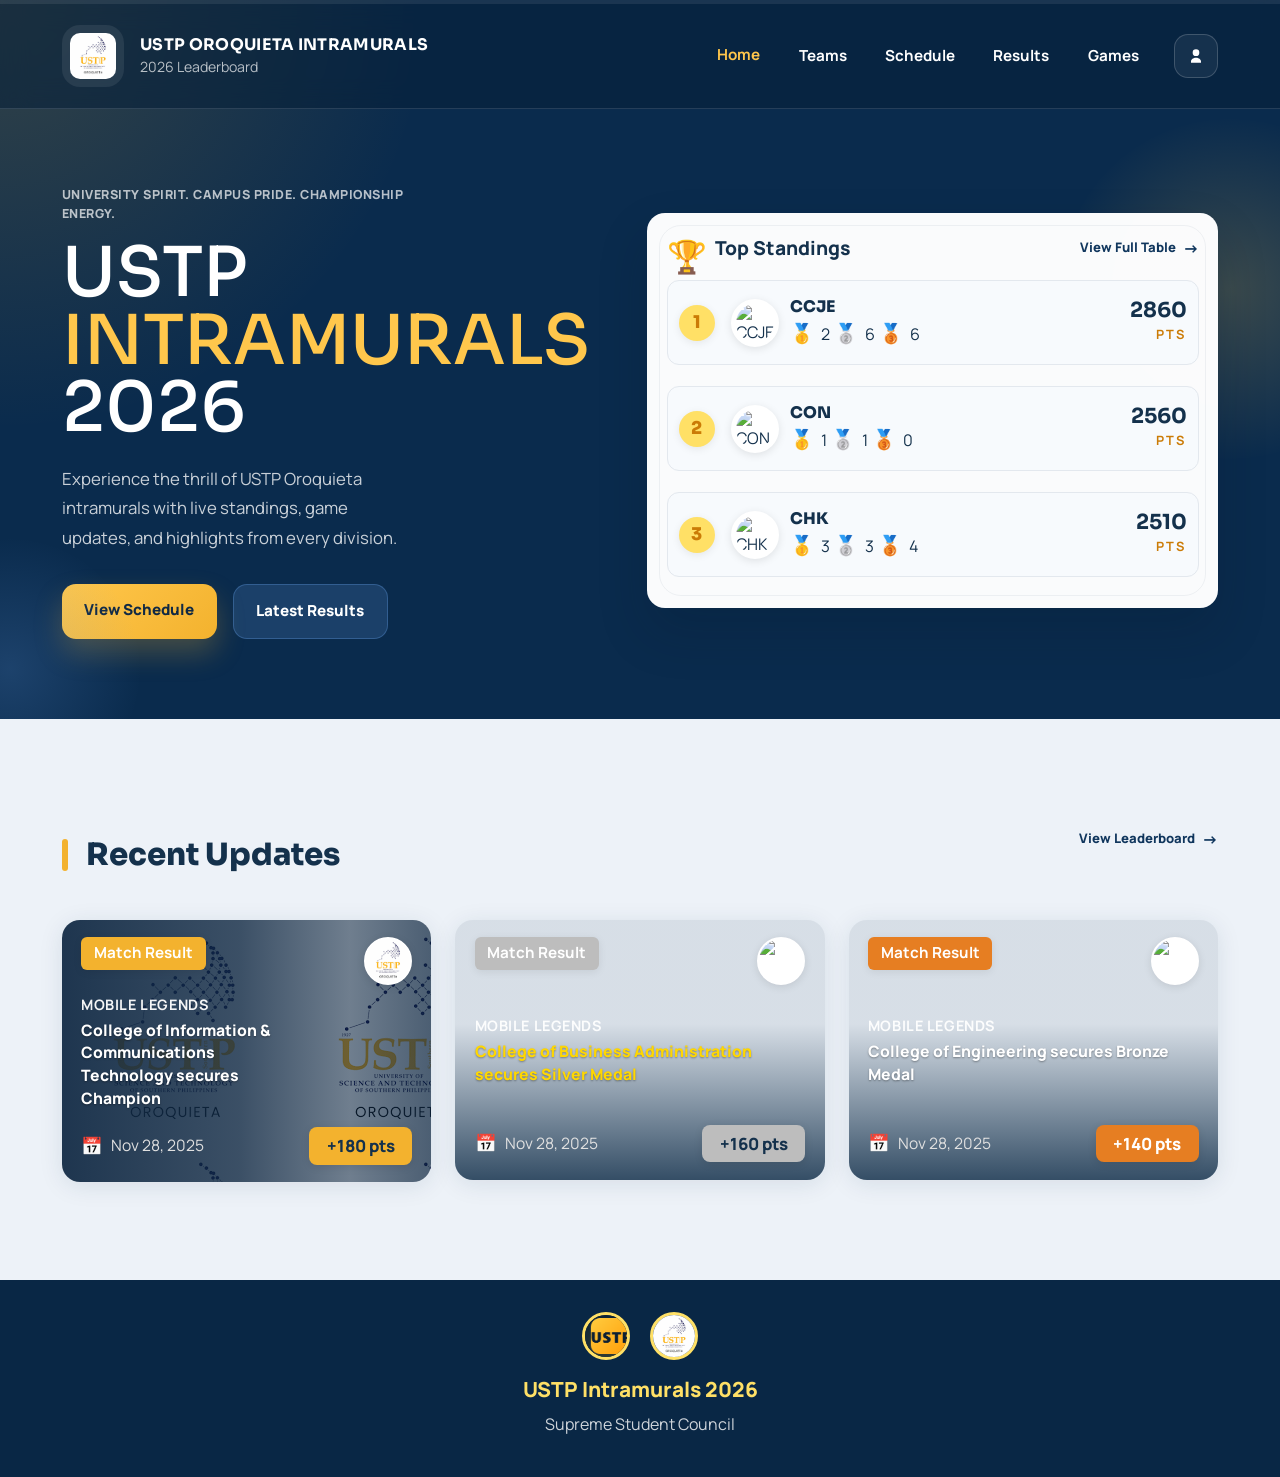
==== frontend/index.html @ 9fba42d6 "Home" ====
<!doctype html>
<html lang="en">
<head>
    <meta charset="utf-8">
    <meta name="viewport" content="width=device-width, initial-scale=1">
    <title>USTP Oroquieta Intramurals 2026</title>
    <link rel="preconnect" href="https://fonts.googleapis.com">
    <link rel="preconnect" href="https://fonts.gstatic.com" crossorigin>
    <link href="https://fonts.googleapis.com/css2?family=Manrope:wght@400;500;700;800&family=Sora:wght@600;700;800&display=swap" rel="stylesheet">
    <link href="https://cdn.jsdelivr.net/npm/bootstrap@5.3.8/dist/css/bootstrap.min.css" rel="stylesheet">
    <link rel="stylesheet" href="styles.css">
</head>
<body>
    <div class="landing-shell">
        <header class="site-header">
            <nav class="navbar navbar-expand-lg navbar-dark py-3">
                <div class="container">
                    <a class="navbar-brand d-flex align-items-center gap-3" href="#">
                        <img src="assets/USTPLOGO.png" alt="USTP Oroquieta logo" class="brand-mark">
                        <span class="brand-copy">
                            <span class="brand-title">USTP Oroquieta Intramurals</span>
                            <span class="brand-subtitle">2026 Leaderboard</span>
                        </span>
                    </a>

                    <button class="navbar-toggler border-0 shadow-none" type="button" data-bs-toggle="collapse" data-bs-target="#mainNav" aria-controls="mainNav" aria-expanded="false" aria-label="Toggle navigation">
                        <span class="navbar-toggler-icon"></span>
                    </button>

                    <div class="collapse navbar-collapse justify-content-end" id="mainNav">
                        <ul class="navbar-nav align-items-lg-center gap-lg-3 mb-3 mb-lg-0">
                            <li class="nav-item"><a class="nav-link active" href="#">Home</a></li>
                            <li class="nav-item"><a class="nav-link" href="#">Teams</a></li>
                            <li class="nav-item"><a class="nav-link" href="#">Schedule</a></li>
                            <li class="nav-item"><a class="nav-link" href="#">Results</a></li>
                            <li class="nav-item"><a class="nav-link" href="#">Games</a></li>
                        </ul>

                        <a href="#" class="profile-pill ms-lg-4" aria-label="Profile">
                            <svg viewBox="0 0 24 24" aria-hidden="true">
                                <path d="M12 12a4 4 0 1 0-4-4 4 4 0 0 0 4 4Zm0 2c-3.31 0-6 2.02-6 4.5V20h12v-1.5c0-2.48-2.69-4.5-6-4.5Z" fill="currentColor"/>
                            </svg>
                        </a>
                    </div>
                </div>
            </nav>
        </header>

        <main>
            <section class="hero-section">
                <div class="container">
                    <div class="row align-items-center g-4 g-xl-5 hero-layout">
                        <div class="col-lg-4">
                            <div class="hero-copy">
                                <p class="eyebrow mb-3">University Spirit. Campus Pride. Championship Energy.</p>
                                <h1>USTP <span>Intramurals</span> 2026</h1>
                                <p class="hero-text">Experience the thrill of USTP Oroquieta intramurals with live standings, game updates, and highlights from every division.</p>

                                <div class="d-flex flex-wrap gap-3">
                                    <a href="#" class="btn btn-brand btn-brand-primary">View Schedule</a>
                                    <a href="#" class="btn btn-brand btn-brand-secondary">Latest Results</a>
                                </div>
                            </div>
                        </div>

                        <div class="col-lg-8 hero-standings-wrap">
                            <div class="standings-card leaderboard-modern">
                                <div class="d-flex justify-content-between align-items-center standings-head">
                                    <div class="d-flex align-items-center gap-2">
                                        <span class="leaderboard-trophy" style="font-size:2rem;">🏆</span>
                                        <span class="leaderboard-title">Top Standings</span>
                                    </div>
                                    <a href="#" class="table-link leaderboard-link">View Full Table</a>
                                </div>
                                <div class="standings-list">
                                    <article class="team-row modern">
                                        <div class="rank-badge modern">1</div>
                                        <div class="team-meta modern">
                                            <img src="assets/ccje.png" alt="CCJE logo" class="team-logo modern">
                                            <div>
                                                <h3>CCJE</h3>
                                                <div class="team-medals">
                                                    <span class="medal-emoji">🥇</span><span>2</span>
                                                    <span class="medal-emoji">🥈</span><span>6</span>
                                                    <span class="medal-emoji">🥉</span><span>6</span>
                                                </div>
                                            </div>
                                        </div>
                                        <div class="points-block modern">
                                            <strong>2860</strong>
                                            <span>PTS</span>
                                        </div>
                                    </article>
                                    <article class="team-row modern">
                                        <div class="rank-badge modern">2</div>
                                        <div class="team-meta modern">
                                            <img src="assets/con.png" alt="CON logo" class="team-logo modern">
                                            <div>
                                                <h3>CON</h3>
                                                <div class="team-medals">
                                                    <span class="medal-emoji">🥇</span><span>1</span>
                                                    <span class="medal-emoji">🥈</span><span>1</span>
                                                    <span class="medal-emoji">🥉</span><span>0</span>
                                                </div>
                                            </div>
                                        </div>
                                        <div class="points-block modern">
                                            <strong>2560</strong>
                                            <span>PTS</span>
                                        </div>
                                    </article>
                                    <article class="team-row modern">
                                        <div class="rank-badge modern">3</div>
                                        <div class="team-meta modern">
                                            <img src="assets/chk.png" alt="CHK logo" class="team-logo modern">
                                            <div>
                                                <h3>CHK</h3>
                                                <div class="team-medals">
                                                    <span class="medal-emoji">🥇</span><span>3</span>
                                                    <span class="medal-emoji">🥈</span><span>3</span>
                                                    <span class="medal-emoji">🥉</span><span>4</span>
                                                </div>
                                            </div>
                                        </div>
                                        <div class="points-block modern">
                                            <strong>2510</strong>
                                            <span>PTS</span>
                                        </div>
                                    </article>
                                </div>
                            </div>
                        </div>
                    </div>
                </div>
            </section>

            <section class="updates-section">
                <div class="container">
                    <div class="section-heading d-flex flex-row align-items-center justify-content-between gap-3 mb-4">
                        <h2 class="recent-updates-title"><span class="accent-bar"></span>Recent Updates</h2>
                        <a href="#" class="table-link dark-link">View Leaderboard</a>
                    </div>
                    <div class="row g-4 mt-1">
                        <div class="col-lg-4">
                            <div class="recent-update-card update-card-gold update-card-logo-bg" style="background-image:url('assets/USTPLOGO.png');">
                                <div class="update-card-top">
                                    <span class="update-badge badge-gold">Match Result</span>
                                    <img src="assets/USTPLOGO.png" alt="CICT logo" class="update-logo">
                                </div>
                                <div class="update-card-content">
                                    <span class="update-game">MOBILE LEGENDS</span>
                                    <div class="update-title">College of Information & Communications Technology secures Champion</div>
                                </div>
                                <div class="update-card-bottom">
                                    <span class="update-date"><span class="update-date-icon">&#128197;</span> Nov 28, 2025</span>
                                    <span class="update-points points-gold">+180 pts</span>
                                </div>
                            </div>
                        </div>
                        <div class="col-lg-4">
                            <div class="recent-update-card update-card-silver" style="background-image:url('assets/mlbb-bg.jpg');">
                                <div class="update-card-top">
                                    <span class="update-badge badge-silver">Match Result</span>
                                    <img src="assets/cba-logo.png" alt="CBA logo" class="update-logo">
                                </div>
                                <div class="update-card-content">
                                    <span class="update-game">MOBILE LEGENDS</span>
                                    <div class="update-title"><span style="color:#ffd700;">College of Business Administration secures Silver Medal</span></div>
                                </div>
                                <div class="update-card-bottom">
                                    <span class="update-date"><span class="update-date-icon">&#128197;</span> Nov 28, 2025</span>
                                    <span class="update-points points-silver">+160 pts</span>
                                </div>
                            </div>
                        </div>
                        <div class="col-lg-4">
                            <div class="recent-update-card update-card-bronze" style="background-image:url('assets/mlbb-bg.jpg');">
                                <div class="update-card-top">
                                    <span class="update-badge badge-bronze">Match Result</span>
                                    <img src="assets/coe-logo.png" alt="COE logo" class="update-logo">
                                </div>
                                <div class="update-card-content">
                                    <span class="update-game">MOBILE LEGENDS</span>
                                    <div class="update-title">College of Engineering secures Bronze Medal</div>
                                </div>
                                <div class="update-card-bottom">
                                    <span class="update-date"><span class="update-date-icon">&#128197;</span> Nov 28, 2025</span>
                                    <span class="update-points points-bronze">+140 pts</span>
                                </div>
                            </div>
                        </div>
                    </div>
                </div>
            </section>
        </main>

        <footer class="site-footer custom-footer">
            <div class="container">
                <div class="footer-center">
                    <div class="footer-logos">
                        <img src="assets/logo.png" alt="Logo 1" class="footer-logo-circle">
                        <img src="assets/USTPLOGO.png" alt="Logo 2" class="footer-logo-circle">
                    </div>
                    <div class="footer-event-name">USTP Intramurals 2026</div>
                    <div class="footer-subtitle">Supreme Student Council</div>
                </div>
            </div>
        </footer>
    </div>

    <script src="https://cdn.jsdelivr.net/npm/bootstrap@5.3.8/dist/js/bootstrap.bundle.min.js"></script>
</body>
</html>
---- frontend/styles.css ----
.custom-footer {
    background: #092745;
    padding: 2.5rem 0 1.5rem 0;
    display: flex;
    flex-direction: column;
    align-items: center;
    justify-content: center;
    text-align: center;
}
.footer-center {
    display: flex;
    flex-direction: column;
    align-items: center;
    justify-content: center;
    width: 100%;
    margin-top: 2rem;
}
.footer-logos {
    display: flex;
    gap: 1.2rem;
    justify-content: center;
    margin-bottom: 0.7rem;
    width: 100%;
}
.footer-logo-circle {
    width: 48px;
    height: 48px;
    border-radius: 50%;
    background: #fff;
    object-fit: cover;
    border: 3px solid #ffe066;
}
.footer-event-name {
    color: #ffe066;
    font-weight: 800;
    font-size: 1.3rem;
    margin-bottom: 0.2rem;
    margin-top: 0.2rem;
    text-align: center;
}
.footer-subtitle {
    color: #fff;
    font-size: 1rem;
    opacity: 0.8;
    text-align: center;
    margin-top: 0.2rem;
}
.recent-updates-title {
    font-size: 1.3rem;
    font-weight: 800;
    color: #14314c;
    display: flex;
    align-items: center;
    gap: 0.6rem;
    margin-bottom: 0;
    margin-top: 2rem;
}
.accent-bar {
    display: inline-block;
    width: 6px;
    height: 24px;
    background: #f3b22e;
    border-radius: 3px;
    margin-right: 0.5rem;
}
.recent-update-card {
    position: relative;
    background-size: cover;
    background-position: center;
    border-radius: 14px;
    min-height: 180px;
    color: #fff;
    box-shadow: 0 4px 24px rgba(20,49,76,0.10);
    display: flex;
    flex-direction: column;
    justify-content: space-between;
    overflow: hidden;
    margin-bottom: 1.5rem;
}
.recent-update-card::before {
    content: "";
    position: absolute;
    inset: 0;
    background: linear-gradient(180deg,rgba(20,49,76,0.10) 40%,rgba(20,49,76,0.85) 100%);
    z-index: 1;
}
.update-card-top {
    position: relative;
    z-index: 2;
    display: flex;
    justify-content: space-between;
    align-items: flex-start;
    padding: 0.7rem 1rem 0.2rem 1rem;
}
.update-badge {
    font-size: 0.85rem;
    font-weight: 700;
    border-radius: 6px;
    padding: 0.2rem 0.7rem;
    color: #fff;
    box-shadow: 0 2px 8px rgba(0,0,0,0.08);
}
.badge-gold { background: #f3b22e; }
.badge-silver { background: #bdbdbd; }
.badge-bronze { background: #e67e22; }
.update-logo {
    width: 36px;
    height: 36px;
    object-fit: contain;
    border-radius: 50%;
    background: #fff;
    border: 2px solid #fff;
    box-shadow: 0 2px 8px rgba(0,0,0,0.10);
}
.update-card-content {
    position: relative;
    z-index: 2;
    padding: 0.2rem 1rem 0.2rem 1rem;
}
.update-game {
    font-size: 0.95rem;
    font-weight: 700;
    letter-spacing: 0.04em;
    color: #fff;
    opacity: 0.95;
}
.update-title {
    font-size: 1rem;
    font-weight: 800;
    color: #fff;
    margin-top: 0.2rem;
    margin-bottom: 0.2rem;
    line-height: 1.3;
}
.update-card-bottom {
    position: relative;
    z-index: 2;
    display: flex;
    justify-content: space-between;
    align-items: center;
    padding: 0.4rem 1rem 0.7rem 1rem;
}
.update-date {
    font-size: 0.92rem;
    color: #e0e0e0;
    display: flex;
    align-items: center;
    gap: 0.3rem;
}
.update-date-icon {
    font-size: 1.1em;
    margin-right: 0.2em;
}
.update-points {
    font-size: 0.98rem;
    font-weight: 800;
    border-radius: 8px;
    padding: 0.28rem 0.9rem;
    background: #f3b22e;
    color: #14314c;
    box-shadow: 0 2px 8px rgba(0,0,0,0.10);
}
.points-gold { background: #f3b22e; color: #14314c; }
.points-silver { background: #bdbdbd; color: #14314c; }
.points-bronze { background: #e67e22; color: #fff; }
.medal-emoji {
    font-size: 1.2em;
    margin-right: 0.15em;
}
/* Modern Leaderboard Styles */
.leaderboard-modern {
    background: #fff;
    border-radius: 18px;
    box-shadow: 0 4px 24px rgba(20,49,76,0.10);
    padding: 2rem 1.5rem;
    max-width: 420px;
    margin-left: auto;
}
.leaderboard-trophy {
    width: 32px;
    height: 32px;
    margin-right: 0.5rem;
}
.leaderboard-title {
    font-size: 1.2rem;
    font-weight: 800;
    color: #14314c;
    display: flex;
    align-items: center;
}
.leaderboard-link {
    font-weight: 700;
    color: #14314c;
    font-size: 1rem;
    text-decoration: none;
}
.standings-list {
    margin-top: 1.2rem;
}
.team-row.modern {
    display: grid;
    grid-template-columns: 36px minmax(0, 1fr) auto;
    align-items: center;
    gap: 1rem;
    padding: 1rem 0.7rem;
    border-radius: 12px;
    background: #f7fafd;
    border: 1px solid #e3e8ee;
    margin-bottom: 0.7rem;
}
.rank-badge.modern {
    width: 36px;
    height: 36px;
    border-radius: 50%;
    display: flex;
    align-items: center;
    justify-content: center;
    background: #ffe066;
    color: #cb7b06;
    font-family: "Sora", sans-serif;
    font-weight: 800;
    font-size: 1.1rem;
    box-shadow: 0 2px 8px rgba(0,0,0,0.08);
}
.team-meta.modern {
    display: flex;
    align-items: center;
    gap: 0.7rem;
    min-width: 0;
}
.team-logo.modern {
    width: 48px;
    height: 48px;
    object-fit: contain;
    border-radius: 50%;
    background: #fff;
    border: 2px solid #fff;
    box-shadow: 0 2px 8px rgba(0,0,0,0.10);
}
.team-row.modern h3 {
    margin: 0;
    font-size: 1rem;
    font-weight: 800;
    color: #14314c;
}
.team-medals {
    display: flex;
    align-items: center;
    gap: 0.25rem;
    margin-top: 0.2rem;
}
.medal-icon {
    width: 18px;
    height: 18px;
    object-fit: contain;
    margin-right: 0.1rem;
}
.points-block.modern {
    text-align: right;
}
.points-block.modern strong {
    display: block;
    font-family: "Sora", sans-serif;
    font-size: 1.3rem;
    color: #14314c;
    line-height: 1;
}
.points-block.modern span {
    display: inline-block;
    margin-top: 0.2rem;
    font-size: 0.8rem;
    letter-spacing: 0.18em;
    color: #cb7b06;
    font-weight: 700;
}
/* Recent Updates Section - New Card Design */
.recent-updates-title {
    font-size: 2rem;
    font-weight: 800;
    color: #14314c;
    display: flex;
    align-items: center;
    gap: 0.6rem;
    margin-bottom: 0;
    line-height: 1.1;
}
.accent-bar {
    display: inline-block;
    width: 6px;
    height: 32px;
    background: #f3b22e;
    border-radius: 3px;
    margin-right: 0.5rem;
}
.recent-update-card {
    position: relative;
    background-size: cover;
    background-position: center;
    border-radius: 18px;
    min-height: 260px;
    color: #fff;
    box-shadow: 0 4px 24px rgba(20,49,76,0.10);
    display: flex;
    flex-direction: column;
    justify-content: space-between;
    overflow: hidden;
    margin-bottom: 1.5rem;
}
.recent-update-card::before {
    content: "";
    position: absolute;
    inset: 0;
    background: linear-gradient(180deg,rgba(20,49,76,0.10) 40%,rgba(20,49,76,0.85) 100%);
    z-index: 1;
}
.update-card-top {
    position: relative;
    z-index: 2;
    display: flex;
    justify-content: space-between;
    align-items: flex-start;
    padding: 1.1rem 1.2rem 0.2rem 1.2rem;
}
.update-badge {
    font-size: 0.95rem;
    font-weight: 700;
    border-radius: 6px;
    padding: 0.3rem 0.8rem;
    background: #f3b22e;
    color: #fff;
    box-shadow: 0 2px 8px rgba(0,0,0,0.08);
}
.badge-gold { background: #f3b22e; }
.badge-silver { background: #bdbdbd; }
.badge-bronze { background: #e67e22; }
.update-logo {
    width: 48px;
    height: 48px;
    object-fit: contain;
    border-radius: 50%;
    background: #fff;
    border: 2px solid #fff;
    box-shadow: 0 2px 8px rgba(0,0,0,0.10);
}
.update-card-content {
    position: relative;
    z-index: 2;
    padding: 0.2rem 1.2rem 0.2rem 1.2rem;
}
.update-game {
    font-size: 0.9rem;
    font-weight: 700;
    letter-spacing: 0.04em;
    color: #fff;
    opacity: 0.95;
}
.update-title {
    font-size: 0.98rem;
    font-weight: 800;
    color: #fff;
    margin-top: 0.2rem;
    margin-bottom: 0.2rem;
    line-height: 1.45;
    text-shadow: 0 1px 2px rgba(0, 0, 0, 0.35);
}
.update-card-bottom {
    position: relative;
    z-index: 2;
    display: flex;
    justify-content: space-between;
    align-items: center;
    padding: 0.7rem 1.2rem 1.1rem 1.2rem;
}
.update-date {
    font-size: 0.98rem;
    color: #e0e0e0;
    display: flex;
    align-items: center;
    gap: 0.3rem;
}
.update-date-icon {
    font-size: 1.1em;
    margin-right: 0.2em;
}
.update-points {
    font-size: 1.05rem;
    font-weight: 800;
    border-radius: 8px;
    padding: 0.38rem 1.1rem;
    background: #f3b22e;
    color: #14314c;
    box-shadow: 0 2px 8px rgba(0,0,0,0.10);
}
.points-gold { background: #f3b22e; color: #14314c; }
.points-silver { background: #bdbdbd; color: #14314c; }
.points-bronze { background: #e67e22; color: #fff; }

.update-card-logo-bg {
    background-color: #102944;
    background-size: 38%;
    background-position: right 1rem bottom 1rem;
    background-repeat: no-repeat;
}

.update-card-logo-bg::before {
    background: linear-gradient(90deg, rgba(16, 41, 68, 0.94) 0%, rgba(16, 41, 68, 0.82) 48%, rgba(16, 41, 68, 0.6) 78%, rgba(16, 41, 68, 0.75) 100%);
}

.update-card-logo-bg .update-card-content {
    max-width: 72%;
}
:root {
    --navy-950: #092745;
    --navy-900: #10365d;
    --navy-800: #174775;
    --gold-500: #f3b22e;
    --gold-400: #ffc74c;
    --sky-400: #5f94d9;
    --surface: #f6f8fc;
    --text-main: #14314c;
    --text-soft: #6d8097;
    --white: #ffffff;
    --shadow-lg: 0 24px 50px rgba(5, 22, 41, 0.18);
    --shadow-sm: 0 12px 24px rgba(13, 41, 73, 0.12);
}

*,
*::before,
*::after {
    box-sizing: border-box;
}

body {
    margin: 0;
    font-family: "Manrope", "Segoe UI", sans-serif;
    color: var(--text-main);
    background:
        radial-gradient(circle at top left, rgba(243, 178, 46, 0.18), transparent 22%),
        linear-gradient(180deg, #0a2b4d 0, #0a2b4d 58%, #edf2f8 58%, #edf2f8 100%);
}

img {
    max-width: 100%;
    display: block;
}

.landing-shell {
    min-height: 100vh;
}

.site-header {
    position: relative;
    z-index: 10;
    border-top: 4px solid rgba(255, 255, 255, 0.08);
    border-bottom: 1px solid rgba(255, 255, 255, 0.12);
    background: rgba(7, 31, 57, 0.55);
    backdrop-filter: blur(14px);
}

.navbar .container,
.hero-section .container,
.updates-section .container,
.site-footer .container {
    max-width: 1180px;
}

.brand-mark {
    width: 62px;
    height: 62px;
    object-fit: contain;
    background: rgba(255, 255, 255, 0.08);
    border-radius: 18px;
    padding: 8px;
}

.brand-copy {
    display: inline-flex;
    flex-direction: column;
    line-height: 1.05;
}

.brand-title,
.brand-subtitle,
.navbar-dark .navbar-nav .nav-link,
.profile-pill {
    color: var(--white);
}

.brand-title {
    font-family: "Sora", sans-serif;
    font-size: 1rem;
    font-weight: 700;
    text-transform: uppercase;
    letter-spacing: 0.02em;
}

.brand-subtitle {
    margin-top: 0.38rem;
    font-size: 0.88rem;
    color: rgba(255, 255, 255, 0.7);
}

.navbar-dark .navbar-nav .nav-link {
    font-weight: 700;
    font-size: 0.95rem;
    padding-inline: 0.7rem;
    transition: color 0.2s ease, transform 0.2s ease;
}

.navbar-dark .navbar-nav .nav-link:hover,
.navbar-dark .navbar-nav .nav-link.active {
    color: var(--gold-400);
    transform: translateY(-1px);
}

.profile-pill {
    width: 44px;
    height: 44px;
    border: 1px solid rgba(255, 255, 255, 0.18);
    border-radius: 14px;
    display: inline-flex;
    align-items: center;
    justify-content: center;
    background: rgba(255, 255, 255, 0.06);
    text-decoration: none;
}

.profile-pill svg {
    width: 20px;
    height: 20px;
}

.hero-section {
    position: relative;
    padding: 4.5rem 0 5rem;
    overflow: hidden;
    background: url('assets/banner.jpg') center/cover no-repeat;
}

.hero-section::before,
.hero-section::after {
    content: "";
    position: absolute;
    border-radius: 999px;
    pointer-events: none;
}

.hero-section::before {
    width: 340px;
    height: 340px;
    right: -120px;
    top: 10px;
    background: radial-gradient(circle, rgba(255, 199, 76, 0.2) 0, rgba(255, 199, 76, 0) 72%);
}

.hero-section::after {
    width: 260px;
    height: 260px;
    left: -120px;
    bottom: -80px;
    background: radial-gradient(circle, rgba(95, 148, 217, 0.22) 0, rgba(95, 148, 217, 0) 72%);
}

.hero-copy {
    color: var(--white);
}

.hero-layout {
    position: relative;
}

.hero-standings-wrap {
    padding-left: 13rem;
}

.eyebrow,
.card-kicker,
.update-chip {
    /* Logo styling for update cards */
    .update-chip-logo {
        width: 48px;
        height: 48px;
        object-fit: contain;
        border-radius: 12px;
        margin-bottom: 0.7rem;
        display: block;
    }
    display: inline-flex;
    align-items: center;
    gap: 0.4rem;
    font-weight: 800;
    letter-spacing: 0.04em;
    text-transform: uppercase;
}

.eyebrow {
    color: rgba(255, 255, 255, 0.7);
    font-size: 0.78rem;
}

.hero-copy h1,
.standings-card h2,
.updates-section h2,
.update-card h3,
.team-row h3 {
    font-family: "Sora", sans-serif;
}

.hero-copy h1 {
    margin: 0;
    font-size: clamp(2.6rem, 7vw, 4.3rem);
    line-height: 0.98;
    text-transform: uppercase;
}

.hero-copy h1 span {
    display: block;
    color: var(--gold-400);
}

.hero-text {
    max-width: 32rem;
    margin: 1.4rem 0 2rem;
    font-size: 1.05rem;
    line-height: 1.75;
    color: rgba(255, 255, 255, 0.78);
}

.btn-brand {
    padding: 0.95rem 1.4rem;
    border-radius: 14px;
    font-weight: 800;
    font-size: 0.95rem;
    border: 0;
}

.btn-brand-primary {
    background: linear-gradient(135deg, var(--gold-400), var(--gold-500));
    color: #102944;
    box-shadow: 0 14px 28px rgba(243, 178, 46, 0.25);
}

.btn-brand-primary:hover {
    color: #102944;
    transform: translateY(-1px);
}

.btn-brand-secondary {
    background: rgba(95, 148, 217, 0.2);
    color: var(--white);
    border: 1px solid rgba(95, 148, 217, 0.35);
}

.btn-brand-secondary:hover {
    background: rgba(95, 148, 217, 0.3);
    color: var(--white);
}

.standings-card {
    position: relative;
    padding: 1.2rem;
    max-width: 650px;
    margin-left: auto;
    border-radius: 18px;
    background: rgba(255, 255, 255, 0.98);
    box-shadow: var(--shadow-lg);
}

.standings-card::after {
    content: "";
    position: absolute;
    inset: 12px;
    border: 1px solid rgba(16, 54, 93, 0.06);
    border-radius: 22px;
    pointer-events: none;
}

.card-kicker {
    color: #e18e06;
    font-size: 0.74rem;
}

.standings-card h2,
.updates-section h2 {
    font-size: clamp(1.45rem, 2.4vw, 2rem);
    color: var(--text-main);
}

.table-link {
    display: inline-flex;
    align-items: center;
    gap: 0.45rem;
    font-weight: 800;
    font-size: 0.82rem;
    color: var(--navy-900);
    text-decoration: none;
}

.table-link::after {
    content: "->";
    font-size: 1rem;
}

.dark-link {
    color: var(--navy-900);
    opacity: 1;
}

.standings-list {
    margin-top: 1rem;
    display: grid;
    gap: 0.6rem;
}

.team-row {
    display: grid;
    grid-template-columns: 36px minmax(0, 1fr) auto;
    align-items: center;
    gap: 0.7rem;
    padding: 0.7rem 0.7rem;
    border-radius: 12px;
    background: linear-gradient(135deg, #fbfdff, #f3f7fd);
    border: 1px solid rgba(16, 54, 93, 0.08);
}

.rank-badge {
    width: 32px;
    height: 32px;
    border-radius: 10px;
    display: grid;
    place-items: center;
    background: #f4f7fc;
    color: #cb7b06;
    font-family: "Sora", sans-serif;
    font-weight: 800;
    font-size: 0.9rem;
}

.team-meta {
    display: flex;
    align-items: center;
    gap: 0.9rem;
    min-width: 0;
}

.team-logo {
    width: 36px;
    height: 36px;
    object-fit: contain;
    border-radius: 50%;
    padding: 0.2rem;
    background: var(--white);
    border: 1px solid rgba(16, 54, 93, 0.08);
    box-shadow: var(--shadow-sm);
}

.team-row h3 {
    margin: 0;
    font-size: 0.85rem;
}

.team-tags {
    display: flex;
    flex-wrap: wrap;
    gap: 0.45rem;
    margin-top: 0.35rem;
}

.team-tags span {
    padding: 0.12rem 0.32rem;
    border-radius: 999px;
    background: #eef3fb;
    color: var(--text-soft);
    font-size: 0.6rem;
    font-weight: 700;
}

.points-block {
    text-align: right;
}

.points-block strong {
    display: block;
    font-family: "Sora", sans-serif;
    font-size: 1.2rem;
    color: var(--navy-900);
    line-height: 1;
}

.points-block span {
    display: inline-block;
    margin-top: 0.35rem;
    font-size: 0.73rem;
    letter-spacing: 0.18em;
    color: var(--text-soft);
}

.updates-section {
    position: relative;
    z-index: 1;
    background: #edf2f8;
    padding: 5.4rem 0 4.6rem;
}

.section-heading {
    margin-bottom: 1.5rem;
    align-items: center;
}

.update-card {
    position: relative;
    min-height: 220px;
    padding: 1.2rem;
    border-radius: 24px;
    overflow: hidden;
    color: var(--white);
    box-shadow: var(--shadow-sm);
    isolation: isolate;
}

.update-card::before,
.update-card::after {
    content: "";
    position: absolute;
    inset: auto;
    border-radius: 999px;
    opacity: 0.9;
    z-index: -1;
}

.update-card::before {
    width: 170px;
    height: 170px;
    right: -50px;
    top: -40px;
    background: rgba(255, 255, 255, 0.18);
}

.update-card::after {
    width: 130px;
    height: 130px;
    left: -30px;
    bottom: -50px;
    background: rgba(255, 255, 255, 0.12);
}

.update-card-gold {
    background:
        linear-gradient(160deg, rgba(255, 255, 255, 0.12), transparent 52%),
        linear-gradient(135deg, #f0ad0d, #ff7a00);
}

.update-card-violet {
    background:
        linear-gradient(160deg, rgba(255, 255, 255, 0.12), transparent 52%),
        linear-gradient(135deg, #ad34ff, #5537ff);
}

.update-card-blue {
    background:
        linear-gradient(160deg, rgba(255, 255, 255, 0.12), transparent 52%),
        linear-gradient(135deg, #0d7ef0, #102e83);
}

.update-card-red {
    background:
        linear-gradient(160deg, rgba(255, 255, 255, 0.12), transparent 52%),
        linear-gradient(135deg, #8b1d18, #da4b1f);
}

.update-chip {
    padding: 0.35rem 0.7rem;
    border-radius: 999px;
    background: rgba(255, 255, 255, 0.18);
    color: rgba(255, 255, 255, 0.92);
    font-size: 0.7rem;
}

.update-card h3 {
    margin: 1rem 0 0.6rem;
    font-size: 1.6rem;
}

.update-card p {
    max-width: 16rem;
    margin: 0;
    color: rgba(255, 255, 255, 0.82);
    line-height: 1.65;
}

.site-footer {
    padding: 0 0 2.6rem;
}

.footer-banner {
    display: flex;
    align-items: center;
    justify-content: center;
    gap: 1.25rem;
    padding: 1.5rem 1.7rem;
    border-radius: 28px;
    background: linear-gradient(135deg, var(--navy-950), var(--navy-900));
    color: var(--white);
    box-shadow: var(--shadow-lg);
}

.footer-icon {
    width: 56px;
    height: 56px;
    border-radius: 16px;
}

.footer-logo {
    width: 60px;
    height: 60px;
    object-fit: contain;
    background: rgba(255, 255, 255, 0.08);
    border-radius: 16px;
    padding: 0.35rem;
}

.footer-copy {
    display: flex;
    flex-direction: column;
    gap: 0.22rem;
}

.footer-copy span {
    font-family: "Sora", sans-serif;
    color: var(--gold-400);
    font-weight: 700;
    text-transform: uppercase;
}

.footer-copy small {
    color: rgba(255, 255, 255, 0.72);
    font-size: 0.88rem;
}

@media (max-width: 991.98px) {
    body {
        background:
            radial-gradient(circle at top left, rgba(243, 178, 46, 0.18), transparent 22%),
            linear-gradient(180deg, #0a2b4d 0, #0a2b4d 49%, #edf2f8 49%, #edf2f8 100%);
    }

    .navbar-collapse {
        margin-top: 1rem;
        padding-top: 1rem;
        border-top: 1px solid rgba(255, 255, 255, 0.12);
    }

    .profile-pill {
        margin-top: 1rem;
    }

    .hero-section {
        padding-top: 3rem;
    }

    .hero-standings-wrap {
        padding-left: calc(var(--bs-gutter-x) * 0.5);
    }

    .standings-card {
        padding: 1.5rem;
        max-width: none;
    }
}

@media (max-width: 767.98px) {
    .brand-mark {
        width: 52px;
        height: 52px;
    }

    .brand-title {
        font-size: 0.88rem;
    }

    .brand-subtitle {
        font-size: 0.76rem;
    }

    .hero-copy h1 {
        font-size: 2.8rem;
    }

    .team-row {
        grid-template-columns: 40px minmax(0, 1fr);
    }

    .points-block {
        grid-column: 2;
        text-align: left;
        padding-left: 3.5rem;
    }

    .footer-banner {
        flex-direction: column;
        text-align: center;
    }

    .recent-update-card {
        min-height: 240px;
    }

    .update-title {
        font-size: 0.94rem;
    }

    .update-card-logo-bg {
        background-size: 32%;
        background-position: right 0.9rem bottom 1rem;
    }

    .update-card-logo-bg .update-card-content {
        max-width: 78%;
    }
}
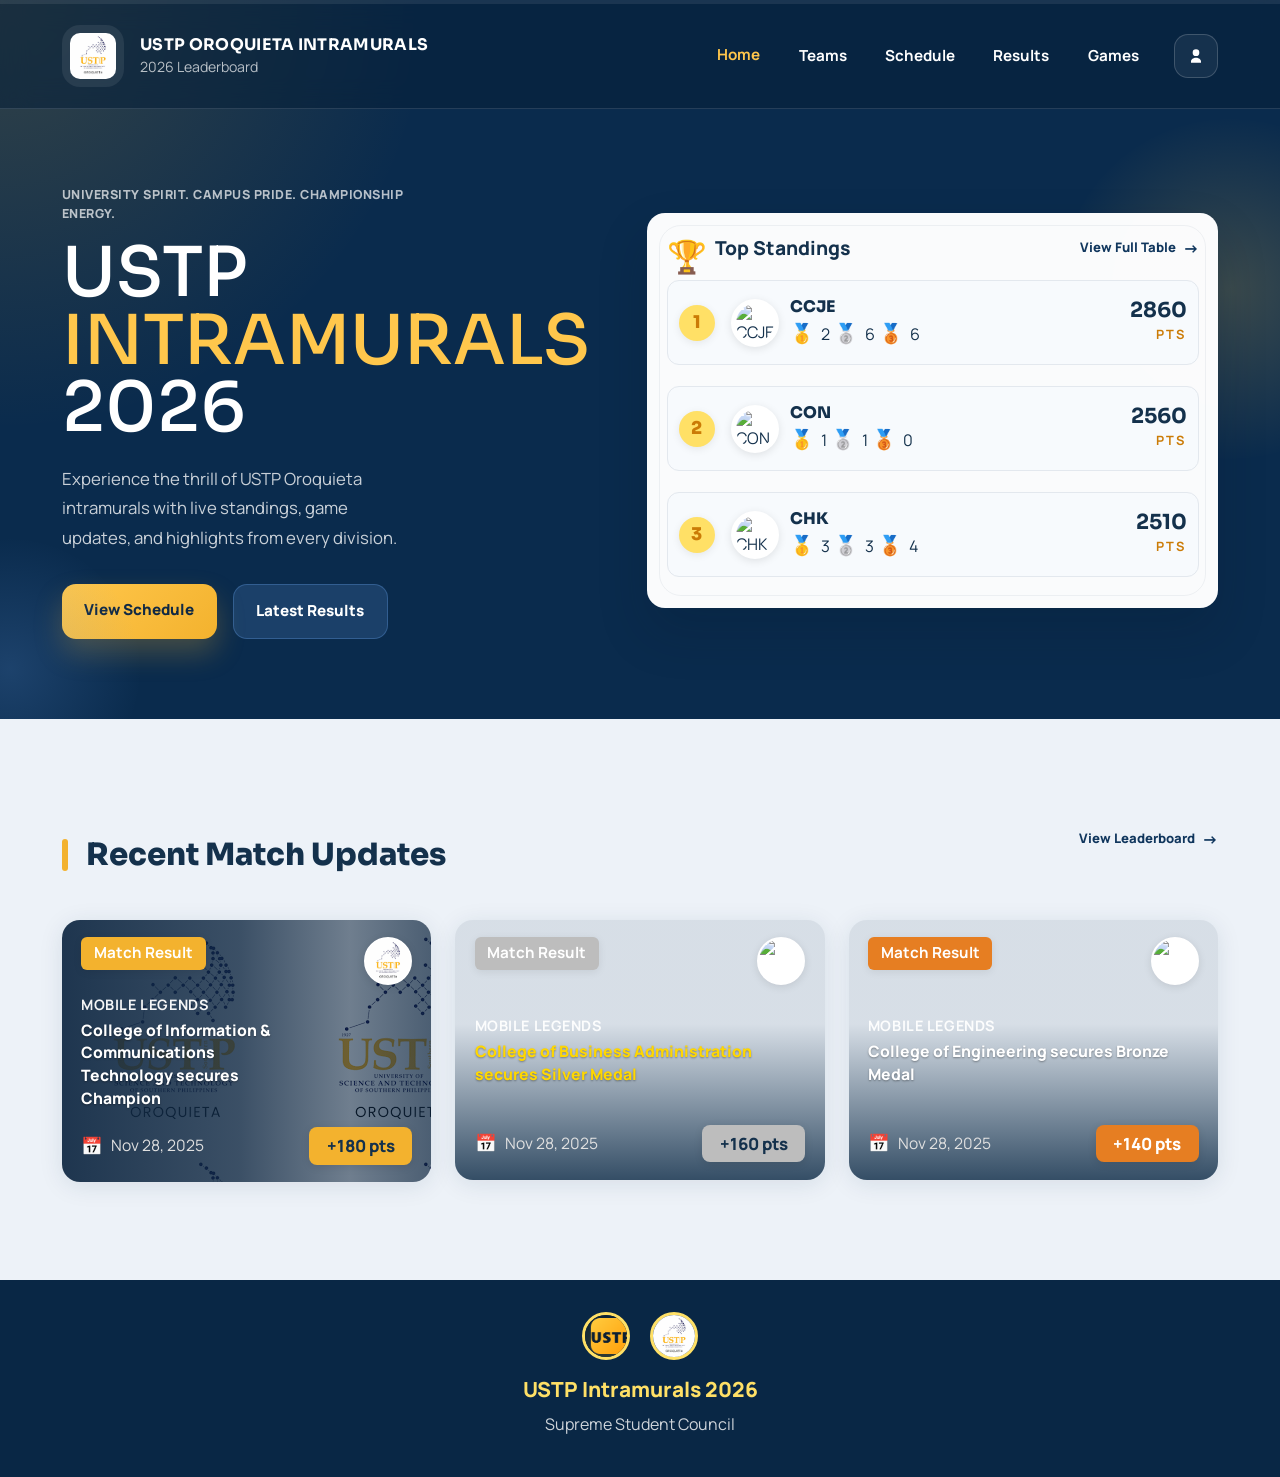
==== commit 7ce3d22d: "Adding games" ====
--- a/frontend/index.html
+++ b/frontend/index.html
@@ -15,7 +15,7 @@
         <header class="site-header">
             <nav class="navbar navbar-expand-lg navbar-dark py-3">
                 <div class="container">
-                    <a class="navbar-brand d-flex align-items-center gap-3" href="#">
+                    <a class="navbar-brand d-flex align-items-center gap-3" href="index.html#home">
                         <img src="assets/USTPLOGO.png" alt="USTP Oroquieta logo" class="brand-mark">
                         <span class="brand-copy">
                             <span class="brand-title">USTP Oroquieta Intramurals</span>
@@ -29,11 +29,11 @@
 
                     <div class="collapse navbar-collapse justify-content-end" id="mainNav">
                         <ul class="navbar-nav align-items-lg-center gap-lg-3 mb-3 mb-lg-0">
-                            <li class="nav-item"><a class="nav-link active" href="#">Home</a></li>
-                            <li class="nav-item"><a class="nav-link" href="#">Teams</a></li>
-                            <li class="nav-item"><a class="nav-link" href="#">Schedule</a></li>
-                            <li class="nav-item"><a class="nav-link" href="#">Results</a></li>
-                            <li class="nav-item"><a class="nav-link" href="#">Games</a></li>
+                            <li class="nav-item"><a class="nav-link active" href="index.html#home">Home</a></li>
+                            <li class="nav-item"><a class="nav-link" href="Teams.html">Teams</a></li>
+                            <li class="nav-item"><a class="nav-link" href="schedule.html">Schedule</a></li>
+                            <li class="nav-item"><a class="nav-link" href="results.html">Results</a></li>
+                            <li class="nav-item"><a class="nav-link" href="games.html">Games</a></li>
                         </ul>
 
                         <a href="#" class="profile-pill ms-lg-4" aria-label="Profile">
@@ -47,7 +47,7 @@
         </header>
 
         <main>
-            <section class="hero-section">
+            <section class="hero-section" id="home">
                 <div class="container">
                     <div class="row align-items-center g-4 g-xl-5 hero-layout">
                         <div class="col-lg-4">
@@ -57,8 +57,8 @@
                                 <p class="hero-text">Experience the thrill of USTP Oroquieta intramurals with live standings, game updates, and highlights from every division.</p>
 
                                 <div class="d-flex flex-wrap gap-3">
-                                    <a href="#" class="btn btn-brand btn-brand-primary">View Schedule</a>
-                                    <a href="#" class="btn btn-brand btn-brand-secondary">Latest Results</a>
+                                    <a href="schedule.html" class="btn btn-brand btn-brand-primary">View Schedule</a>
+                                    <a href="results.html" class="btn btn-brand btn-brand-secondary">Latest Results</a>
                                 </div>
                             </div>
                         </div>
@@ -67,10 +67,10 @@
                             <div class="standings-card leaderboard-modern">
                                 <div class="d-flex justify-content-between align-items-center standings-head">
                                     <div class="d-flex align-items-center gap-2">
-                                        <span class="leaderboard-trophy" style="font-size:2rem;">🏆</span>
+                                        <span class="leaderboard-trophy" style="font-size:2rem;">&#127942;</span>
                                         <span class="leaderboard-title">Top Standings</span>
                                     </div>
-                                    <a href="#" class="table-link leaderboard-link">View Full Table</a>
+                                    <a href="results.html" class="table-link leaderboard-link">View Full Table</a>
                                 </div>
                                 <div class="standings-list">
                                     <article class="team-row modern">
@@ -80,9 +80,9 @@
                                             <div>
                                                 <h3>CCJE</h3>
                                                 <div class="team-medals">
-                                                    <span class="medal-emoji">🥇</span><span>2</span>
-                                                    <span class="medal-emoji">🥈</span><span>6</span>
-                                                    <span class="medal-emoji">🥉</span><span>6</span>
+                                                    <span class="medal-emoji">&#129351;</span><span>2</span>
+                                                    <span class="medal-emoji">&#129352;</span><span>6</span>
+                                                    <span class="medal-emoji">&#129353;</span><span>6</span>
                                                 </div>
                                             </div>
                                         </div>
@@ -98,9 +98,9 @@
                                             <div>
                                                 <h3>CON</h3>
                                                 <div class="team-medals">
-                                                    <span class="medal-emoji">🥇</span><span>1</span>
-                                                    <span class="medal-emoji">🥈</span><span>1</span>
-                                                    <span class="medal-emoji">🥉</span><span>0</span>
+                                                    <span class="medal-emoji">&#129351;</span><span>1</span>
+                                                    <span class="medal-emoji">&#129352;</span><span>1</span>
+                                                    <span class="medal-emoji">&#129353;</span><span>0</span>
                                                 </div>
                                             </div>
                                         </div>
@@ -116,9 +116,9 @@
                                             <div>
                                                 <h3>CHK</h3>
                                                 <div class="team-medals">
-                                                    <span class="medal-emoji">🥇</span><span>3</span>
-                                                    <span class="medal-emoji">🥈</span><span>3</span>
-                                                    <span class="medal-emoji">🥉</span><span>4</span>
+                                                    <span class="medal-emoji">&#129351;</span><span>3</span>
+                                                    <span class="medal-emoji">&#129352;</span><span>3</span>
+                                                    <span class="medal-emoji">&#129353;</span><span>4</span>
                                                 </div>
                                             </div>
                                         </div>
@@ -134,11 +134,11 @@
                 </div>
             </section>
 
-            <section class="updates-section">
+            <section class="updates-section" id="games">
                 <div class="container">
                     <div class="section-heading d-flex flex-row align-items-center justify-content-between gap-3 mb-4">
-                        <h2 class="recent-updates-title"><span class="accent-bar"></span>Recent Updates</h2>
-                        <a href="#" class="table-link dark-link">View Leaderboard</a>
+                        <h2 class="recent-updates-title"><span class="accent-bar"></span>Recent Match Updates</h2>
+                        <a href="results.html" class="table-link dark-link">View Leaderboard</a>
                     </div>
                     <div class="row g-4 mt-1">
                         <div class="col-lg-4">
--- a/frontend/styles.css
+++ b/frontend/styles.css
@@ -439,6 +439,34 @@
         linear-gradient(180deg, #0a2b4d 0, #0a2b4d 58%, #edf2f8 58%, #edf2f8 100%);
 }
 
+body.results-page {
+    background:
+        radial-gradient(circle at top center, rgba(243, 178, 46, 0.12), transparent 18%),
+        linear-gradient(180deg, #0a2b4d 0, #0a2b4d 16rem, #edf2f8 16rem, #f8fbff 100%);
+}
+
+body.teams-page {
+    background:
+        radial-gradient(circle at top center, rgba(95, 148, 217, 0.14), transparent 18%),
+        linear-gradient(180deg, #0a2b4d 0, #0a2b4d 13rem, #edf2f8 13rem, #f8fbff 100%);
+}
+
+body.schedule-page {
+    background:
+        radial-gradient(circle at top center, rgba(243, 178, 46, 0.12), transparent 16%),
+        linear-gradient(180deg, #0a2b4d 0, #0a2b4d 16rem, #edf2f8 16rem, #f8fbff 100%);
+}
+
+body.games-page {
+    background:
+        radial-gradient(circle at top center, rgba(243, 178, 46, 0.12), transparent 16%),
+        linear-gradient(180deg, #0a2b4d 0, #0a2b4d 16rem, #edf2f8 16rem, #f8fbff 100%);
+}
+
+html {
+    scroll-behavior: smooth;
+}
+
 img {
     max-width: 100%;
     display: block;
@@ -892,6 +920,1201 @@
     padding: 0 0 2.6rem;
 }
 
+.results-section {
+    padding: 2rem 0 5rem;
+    background:
+        radial-gradient(circle at top center, rgba(95, 148, 217, 0.14), transparent 22%),
+        linear-gradient(180deg, #edf2f8 0%, #f8fbff 100%);
+}
+
+.results-page .results-section {
+    padding-top: 4rem;
+}
+
+.teams-section {
+    padding: 3.8rem 0 5rem;
+    background:
+        radial-gradient(circle at top center, rgba(95, 148, 217, 0.12), transparent 22%),
+        linear-gradient(180deg, #edf2f8 0%, #f8fbff 100%);
+}
+
+.schedule-section {
+    padding: 3.8rem 0 5rem;
+    background:
+        radial-gradient(circle at top center, rgba(95, 148, 217, 0.12), transparent 22%),
+        linear-gradient(180deg, #064da3 0%, #f8fbff 100%);
+}
+
+.schedule-hero {
+    display: flex;
+    flex-direction: column;
+    align-items: center;
+    justify-content: center;
+    margin-bottom: 2.5rem;
+    text-align: center;
+}
+
+.schedule-icon {
+    display: inline-flex;
+    align-items: center;
+    justify-content: center;
+    width: 54px;
+    height: 54px;
+    margin-bottom: 1rem;
+    border-radius: 50%;
+    background: rgba(255, 211, 46, 0.16);
+    color: var(--gold-500);
+    font-size: 1.6rem;
+    box-shadow: 0 12px 24px rgba(8, 28, 49, 0.12);
+}
+
+.schedule-hero h1 {
+    margin: 0;
+    font-family: "Sora", sans-serif;
+    font-size: clamp(2.1rem, 4vw, 3rem);
+    color: var(--white);
+    text-shadow: 0 8px 18px rgba(9, 39, 69, 0.18);
+}
+
+.schedule-hero p {
+    margin: 0.55rem 0 0;
+    color: rgba(255, 255, 255, 0.82);
+    font-weight: 700;
+}
+
+.schedule-shell {
+    max-width: 980px;
+    margin: 0 auto;
+}
+
+.schedule-days {
+    display: flex;
+    flex-wrap: wrap;
+    justify-content: center;
+    gap: 0.4rem;
+    margin-bottom: 2rem;
+    padding: 0.3rem;
+    border-radius: 14px;
+    background: rgba(255, 255, 255, 0.82);
+    border: 1px solid rgba(16, 54, 93, 0.1);
+    box-shadow: var(--shadow-sm);
+}
+
+.schedule-day {
+    padding: 0.65rem 1.15rem;
+    border: 0;
+    border-radius: 10px;
+    background: transparent;
+    color: var(--text-soft);
+    font-size: 0.88rem;
+    font-weight: 800;
+    white-space: nowrap;
+}
+
+.schedule-day.active {
+    background: var(--navy-950);
+    color: var(--gold-400);
+}
+
+.schedule-empty-state {
+    display: flex;
+    justify-content: center;
+    min-height: 260px;
+    padding-top: 1rem;
+}
+
+.schedule-empty-card {
+    max-width: 460px;
+    padding: 2.5rem 2rem;
+    text-align: center;
+}
+
+.schedule-empty-icon {
+    display: inline-flex;
+    align-items: center;
+    justify-content: center;
+    width: 58px;
+    height: 58px;
+    margin-bottom: 1rem;
+    border-radius: 50%;
+    background: rgba(16, 54, 93, 0.08);
+    color: var(--navy-900);
+    font-size: 1.4rem;
+}
+
+.schedule-empty-card h2 {
+    margin: 0;
+    font-family: "Sora", sans-serif;
+    font-size: 1.25rem;
+    color: var(--navy-950);
+}
+
+.schedule-empty-card p {
+    margin: 0.7rem 0 0;
+    color: var(--text-soft);
+    line-height: 1.7;
+}
+
+.games-section {
+    padding: 3.8rem 0 5rem;
+    background:
+        radial-gradient(circle at top center, rgba(95, 148, 217, 0.12), transparent 22%),
+        linear-gradient(180deg, #063a7b 0%, #f8fbff 100%);
+}
+
+.games-hero {
+    display: flex;
+    flex-direction: column;
+    align-items: center;
+    justify-content: center;
+    margin-bottom: 2.8rem;
+    text-align: center;
+}
+
+.games-icon {
+    display: inline-flex;
+    align-items: center;
+    justify-content: center;
+    width: 54px;
+    height: 54px;
+    margin-bottom: 1rem;
+    border-radius: 50%;
+    background: rgba(255, 211, 46, 0.16);
+    color: var(--gold-500);
+    font-size: 1.6rem;
+    box-shadow: 0 12px 24px rgba(8, 28, 49, 0.12);
+}
+
+.games-hero h1 {
+    margin: 0;
+    font-family: "Sora", sans-serif;
+    font-size: clamp(2.1rem, 4vw, 3rem);
+    color: var(--white);
+    text-shadow: 0 8px 18px rgba(9, 39, 69, 0.18);
+}
+
+.games-hero p {
+    margin: 0.55rem 0 0;
+    color: rgba(255, 255, 255, 0.82);
+    font-weight: 700;
+}
+
+.games-shell {
+    max-width: 980px;
+    margin: 0 auto;
+}
+
+.games-heading {
+    display: flex;
+    align-items: center;
+    gap: 0.6rem;
+    margin-bottom: 1rem;
+}
+
+.games-heading-icon {
+    color: var(--gold-500);
+    font-size: 1rem;
+}
+
+.games-heading h2 {
+    margin: 0;
+    font-family: "Sora", sans-serif;
+    font-size: 1.5rem;
+    color: var(--navy-950);
+}
+
+.games-grid {
+    display: grid;
+    grid-template-columns: repeat(3, minmax(0, 1fr));
+    gap: 0.75rem;
+}
+
+.game-card {
+    position: relative;
+    min-height: 132px;
+    overflow: hidden;
+    border-radius: 14px;
+    border: 1px solid rgba(16, 54, 93, 0.08);
+    box-shadow: var(--shadow-sm);
+    background-size: cover;
+    background-position: center;
+}
+
+.game-card-link {
+    display: block;
+    text-decoration: none;
+    transition: transform 0.2s ease, box-shadow 0.2s ease;
+}
+
+.game-card-link:hover {
+    transform: translateY(-2px);
+    box-shadow: 0 18px 30px rgba(13, 41, 73, 0.18);
+}
+
+.game-card-overlay {
+    position: absolute;
+    inset: 0;
+    background: linear-gradient(90deg, rgba(12, 31, 54, 0.78) 0%, rgba(12, 31, 54, 0.5) 35%, rgba(12, 31, 54, 0.12) 100%);
+}
+
+.game-card-copy {
+    position: relative;
+    z-index: 1;
+    display: flex;
+    flex-direction: column;
+    gap: 0.32rem;
+    padding: 1rem;
+    color: var(--white);
+}
+
+.game-card-copy h3 {
+    margin: 0;
+    font-family: "Sora", sans-serif;
+    font-size: 1rem;
+}
+
+.game-card-copy p {
+    margin: 0;
+    color: rgba(255, 255, 255, 0.8);
+    font-size: 0.84rem;
+    font-weight: 700;
+}
+
+.game-card-meta {
+    display: flex;
+    gap: 0.45rem;
+    margin-top: 0.4rem;
+    flex-wrap: wrap;
+}
+
+.game-card-meta span,
+.game-live-badge {
+    display: inline-flex;
+    align-items: center;
+    justify-content: center;
+    min-height: 24px;
+    padding: 0.18rem 0.5rem;
+    border-radius: 8px;
+    font-size: 0.72rem;
+    font-weight: 800;
+}
+
+.game-card-meta span:first-child {
+    background: rgba(255, 255, 255, 0.18);
+    color: var(--white);
+}
+
+.game-card-meta span:last-child {
+    background: var(--gold-400);
+    color: #102944;
+}
+
+.game-live-badge {
+    position: absolute;
+    top: 0.8rem;
+    right: 0.8rem;
+    z-index: 1;
+    background: #8f43ff;
+    color: var(--white);
+}
+
+.game-badminton-men {
+    background:
+        linear-gradient(130deg, rgba(168, 25, 112, 0.32), rgba(11, 46, 114, 0.22)),
+        linear-gradient(120deg, #d73f8c, #295ecf);
+}
+
+.game-badminton-women {
+    background:
+        linear-gradient(130deg, rgba(255, 100, 100, 0.22), rgba(18, 64, 128, 0.22)),
+        linear-gradient(120deg, #e6577f, #204d99);
+}
+
+.game-banner {
+    background:
+        linear-gradient(130deg, rgba(255, 153, 0, 0.16), rgba(19, 25, 52, 0.18)),
+        linear-gradient(120deg, #f09a33, #1a1b22, #6d2de2);
+}
+
+.game-basketball {
+    background:
+        linear-gradient(130deg, rgba(255, 153, 0, 0.16), rgba(19, 25, 52, 0.18)),
+        linear-gradient(120deg, #7a360d, #f1a81a);
+}
+
+.game-chess-men {
+    background:
+        linear-gradient(130deg, rgba(0, 179, 255, 0.16), rgba(19, 25, 52, 0.18)),
+        linear-gradient(120deg, #173463, #18a8d8, #ff8e1a);
+}
+
+.game-chess-women {
+    background:
+        linear-gradient(130deg, rgba(132, 42, 196, 0.18), rgba(19, 25, 52, 0.22)),
+        linear-gradient(120deg, #3b1456, #7c47c4);
+}
+
+.game-festival {
+    background:
+        linear-gradient(130deg, rgba(255, 220, 130, 0.18), rgba(78, 31, 6, 0.22)),
+        linear-gradient(120deg, #7b4d1d, #e4a339);
+}
+
+.game-jumprope {
+    background:
+        linear-gradient(130deg, rgba(46, 235, 166, 0.12), rgba(8, 24, 56, 0.22)),
+        linear-gradient(120deg, #042e46, #0fa860);
+}
+
+.game-mascot {
+    background:
+        linear-gradient(130deg, rgba(150, 58, 255, 0.18), rgba(8, 24, 56, 0.22)),
+        linear-gradient(120deg, #23063b, #8f30d9);
+}
+
+.game-ml {
+    background:
+        linear-gradient(130deg, rgba(255, 140, 77, 0.14), rgba(8, 24, 56, 0.24)),
+        linear-gradient(120deg, #40287d, #0f3d82, #f28b3f);
+}
+
+.game-powerdance {
+    background:
+        linear-gradient(130deg, rgba(255, 202, 71, 0.18), rgba(54, 33, 0, 0.22)),
+        linear-gradient(120deg, #5d3e06, #e3b029);
+}
+
+.game-sepak {
+    background:
+        linear-gradient(130deg, rgba(199, 255, 114, 0.12), rgba(56, 22, 0, 0.2)),
+        linear-gradient(120deg, #3d5b0b, #c16916);
+}
+
+.game-tt-men {
+    background:
+        linear-gradient(130deg, rgba(255, 233, 141, 0.16), rgba(46, 14, 0, 0.16)),
+        linear-gradient(120deg, #c18a13, #f4df8e);
+}
+
+.game-tt-women {
+    background:
+        linear-gradient(130deg, rgba(0, 186, 255, 0.18), rgba(8, 24, 56, 0.14)),
+        linear-gradient(120deg, #0d6ec7, #42c9e2);
+}
+
+.game-tug {
+    background:
+        linear-gradient(130deg, rgba(214, 77, 28, 0.18), rgba(56, 22, 0, 0.18)),
+        linear-gradient(120deg, #5a1609, #af651d);
+}
+
+body.game-detail-page {
+    background:
+        radial-gradient(circle at top center, rgba(243, 178, 46, 0.12), transparent 16%),
+        linear-gradient(180deg, #0a2b4d 0, #0a2b4d 14rem, #edf2f8 14rem, #f8fbff 100%);
+}
+
+.event-detail-hero {
+    padding: 2.25rem 0 2.5rem;
+    background: linear-gradient(90deg, #0a2b4d, #10365d);
+}
+
+.event-breadcrumb {
+    display: flex;
+    align-items: center;
+    gap: 0.5rem;
+    margin-bottom: 1.8rem;
+    color: rgba(255, 255, 255, 0.72);
+    font-size: 0.88rem;
+}
+
+.event-breadcrumb a {
+    color: rgba(255, 255, 255, 0.72);
+    text-decoration: none;
+}
+
+.event-breadcrumb a:hover {
+    color: var(--white);
+}
+
+.event-hero-card {
+    display: flex;
+    align-items: center;
+    gap: 1.25rem;
+}
+
+.event-icon-box {
+    display: inline-flex;
+    align-items: center;
+    justify-content: center;
+    width: 66px;
+    height: 66px;
+    border-radius: 16px;
+    background: rgba(255, 255, 255, 0.08);
+    border: 1px solid rgba(255, 255, 255, 0.14);
+    color: var(--gold-400);
+    font-size: 2rem;
+    box-shadow: 0 12px 24px rgba(8, 28, 49, 0.12);
+}
+
+.event-hero-copy h1 {
+    margin: 0.35rem 0 0;
+    font-family: "Sora", sans-serif;
+    font-size: clamp(2rem, 4vw, 3rem);
+    color: var(--white);
+}
+
+.event-hero-copy p {
+    margin: 0.45rem 0 0;
+    color: rgba(255, 255, 255, 0.82);
+    font-weight: 700;
+}
+
+.event-badges {
+    display: flex;
+    flex-wrap: wrap;
+    gap: 0.45rem;
+}
+
+.event-badge {
+    display: inline-flex;
+    align-items: center;
+    justify-content: center;
+    min-height: 24px;
+    padding: 0.2rem 0.55rem;
+    border-radius: 8px;
+    font-size: 0.72rem;
+    font-weight: 800;
+}
+
+.event-badge.major {
+    background: var(--gold-400);
+    color: #102944;
+}
+
+.event-badge.type {
+    background: rgba(255, 255, 255, 0.12);
+    color: var(--white);
+}
+
+.event-detail-section {
+    padding: 1.2rem 0 5rem;
+    background:
+        radial-gradient(circle at top center, rgba(95, 148, 217, 0.12), transparent 22%),
+        linear-gradient(180deg, #edf2f8 0%, #f8fbff 100%);
+}
+
+.event-tabs {
+    display: inline-flex;
+    gap: 0.5rem;
+    margin-bottom: 1.4rem;
+    padding: 0.3rem;
+    border-radius: 12px;
+    background: rgba(255, 255, 255, 0.88);
+    border: 1px solid rgba(16, 54, 93, 0.08);
+    box-shadow: var(--shadow-sm);
+}
+
+.event-tab {
+    min-width: 112px;
+    padding: 0.55rem 1rem;
+    border: 0;
+    border-radius: 9px;
+    background: transparent;
+    color: var(--text-soft);
+    font-size: 0.88rem;
+    font-weight: 800;
+}
+
+.event-tab.active {
+    background: var(--white);
+    color: var(--navy-950);
+}
+
+.event-panel {
+    overflow: hidden;
+    border-radius: 14px;
+    background: rgba(255, 255, 255, 0.94);
+    border: 1px solid rgba(16, 54, 93, 0.08);
+    box-shadow: var(--shadow-sm);
+}
+
+.event-panel-header {
+    display: flex;
+    align-items: center;
+    gap: 0.55rem;
+    padding: 1rem 1.15rem;
+    background: linear-gradient(90deg, #0a2b4d, #10365d);
+    color: var(--white);
+}
+
+.event-panel-header h2 {
+    margin: 0;
+    font-family: "Sora", sans-serif;
+    font-size: 1.05rem;
+}
+
+.event-panel-icon {
+    color: var(--gold-400);
+}
+
+.event-standings-list {
+    display: grid;
+}
+
+.event-standing-row {
+    display: grid;
+    grid-template-columns: 44px 44px minmax(0, 1fr) auto;
+    align-items: center;
+    gap: 0.85rem;
+    padding: 0.9rem 1rem;
+    border-bottom: 1px solid rgba(16, 54, 93, 0.07);
+}
+
+.event-standing-row:last-child {
+    border-bottom: 0;
+}
+
+.event-rank {
+    display: inline-flex;
+    align-items: center;
+    justify-content: center;
+    width: 24px;
+    height: 24px;
+    color: var(--text-soft);
+    font-size: 1rem;
+    font-weight: 800;
+}
+
+.event-rank.number {
+    width: 24px;
+    height: 24px;
+    border-radius: 50%;
+    background: #eef3fb;
+    color: var(--navy-900);
+    font-size: 0.78rem;
+}
+
+.event-team-mark {
+    display: inline-flex;
+    align-items: center;
+    justify-content: center;
+    width: 32px;
+    height: 32px;
+    border-radius: 50%;
+    color: var(--white);
+    font-size: 0.67rem;
+    font-weight: 800;
+    letter-spacing: 0.04em;
+    text-transform: uppercase;
+    box-shadow: 0 8px 18px rgba(13, 41, 73, 0.12);
+}
+
+.event-team-logo {
+    display: inline-flex;
+    align-items: center;
+    justify-content: center;
+    width: 32px;
+    height: 32px;
+    border-radius: 50%;
+    background: var(--white);
+    border: 1px solid rgba(16, 54, 93, 0.12);
+    box-shadow: 0 8px 18px rgba(13, 41, 73, 0.12);
+    overflow: hidden;
+}
+
+.event-team-logo img {
+    width: 100%;
+    height: 100%;
+    object-fit: cover;
+}
+
+.event-team-mark.ccje { background: linear-gradient(135deg, #f0ad0d, #cb7b06); }
+.event-team-mark.chk { background: linear-gradient(135deg, #2c9ce5, #1a5fb4); }
+.event-team-mark.cba { background: linear-gradient(135deg, #d8b04f, #966c11); }
+.event-team-mark.cict { background: linear-gradient(135deg, #6f56f5, #2d2bbd); }
+.event-team-mark.coe { background: linear-gradient(135deg, #ef7f28, #9a4204); }
+.event-team-mark.cte { background: linear-gradient(135deg, #3da1ff, #0e4fb6); }
+.event-team-mark.shs { background: linear-gradient(135deg, #f3d24d, #9b7704); color: #102944; }
+.event-team-mark.chtm { background: linear-gradient(135deg, #ff6c98, #c52a60); }
+.event-team-mark.con { background: linear-gradient(135deg, #44bf69, #127842); }
+
+.event-team-copy {
+    min-width: 0;
+}
+
+.event-team-copy strong {
+    display: block;
+    color: var(--navy-950);
+    font-family: "Sora", sans-serif;
+    font-size: 0.92rem;
+}
+
+.event-team-copy span {
+    display: block;
+    margin-top: 0.15rem;
+    color: var(--text-soft);
+    font-size: 0.8rem;
+}
+
+.event-points-badge {
+    display: inline-flex;
+    align-items: center;
+    justify-content: center;
+    min-width: 78px;
+    min-height: 38px;
+    padding: 0 0.85rem;
+    border-radius: 8px;
+    background: #ddfbe8;
+    color: #1e9b4a;
+    font-size: 0.85rem;
+    font-weight: 800;
+}
+
+.teams-heading {
+    margin-bottom: 2rem;
+}
+
+.teams-kicker {
+    display: inline-flex;
+    align-items: center;
+    padding: 0.32rem 0.75rem;
+    border-radius: 999px;
+    background: rgba(16, 54, 93, 0.08);
+    color: var(--navy-900);
+    font-size: 0.76rem;
+    font-weight: 800;
+    letter-spacing: 0.08em;
+    text-transform: uppercase;
+}
+
+.teams-heading h1 {
+    margin: 0.85rem 0 0.45rem;
+    font-family: "Sora", sans-serif;
+    font-size: clamp(2rem, 4vw, 2.8rem);
+    color: var(--navy-950);
+}
+
+.teams-heading p {
+    max-width: 38rem;
+    margin: 0;
+    color: var(--text-soft);
+    line-height: 1.7;
+}
+
+.teams-grid {
+    display: grid;
+    grid-template-columns: repeat(3, minmax(0, 1fr));
+    gap: 1.35rem;
+}
+
+.department-card {
+    overflow: hidden;
+    border-radius: 22px;
+    background: rgba(255, 255, 255, 0.94);
+    border: 1px solid rgba(16, 54, 93, 0.08);
+    box-shadow: var(--shadow-sm);
+}
+
+.department-cover {
+    position: relative;
+    height: 112px;
+    padding: 0.8rem;
+    background-size: cover;
+    background-position: center;
+}
+
+.department-cover::after {
+    content: "";
+    position: absolute;
+    inset: 0;
+    background: linear-gradient(180deg, rgba(12, 31, 54, 0.18) 0%, rgba(12, 31, 54, 0.4) 100%);
+}
+
+.cover-justice {
+    background:
+        linear-gradient(130deg, rgba(0, 0, 0, 0.55), rgba(42, 24, 8, 0.38)),
+        radial-gradient(circle at right, rgba(255, 215, 128, 0.35), transparent 32%),
+        linear-gradient(120deg, #23140a, #5a3a1d);
+}
+
+.cover-nursing {
+    background:
+        linear-gradient(130deg, rgba(0, 0, 0, 0.34), rgba(12, 31, 54, 0.28)),
+        radial-gradient(circle at 18% 38%, rgba(38, 201, 94, 0.35), transparent 24%),
+        linear-gradient(135deg, #8f949a, #3d4752);
+}
+
+.cover-kinetics {
+    background:
+        linear-gradient(130deg, rgba(0, 0, 0, 0.14), rgba(12, 31, 54, 0.18)),
+        linear-gradient(45deg, rgba(255, 185, 0, 0.45), rgba(244, 72, 72, 0.45), rgba(95, 148, 217, 0.45)),
+        linear-gradient(120deg, #e28b17, #8d2db7);
+}
+
+.cover-business {
+    background:
+        linear-gradient(130deg, rgba(0, 0, 0, 0.14), rgba(12, 31, 54, 0.18)),
+        radial-gradient(circle at 20% 20%, rgba(255,255,255,0.2), transparent 18%),
+        linear-gradient(120deg, #7493a8, #becbd5);
+}
+
+.cover-tourism {
+    background:
+        linear-gradient(130deg, rgba(0, 0, 0, 0.18), rgba(12, 31, 54, 0.18)),
+        radial-gradient(circle at 24% 36%, rgba(245, 101, 101, 0.32), transparent 18%),
+        linear-gradient(120deg, #9aa5b1, #d1d9dd);
+}
+
+.cover-engineering {
+    background:
+        linear-gradient(130deg, rgba(0, 0, 0, 0.22), rgba(12, 31, 54, 0.22)),
+        radial-gradient(circle at 72% 26%, rgba(255, 196, 0, 0.2), transparent 16%),
+        linear-gradient(120deg, #161616, #3a3a3a);
+}
+
+.department-rank,
+.department-view {
+    position: relative;
+    z-index: 1;
+    display: inline-flex;
+    align-items: center;
+    justify-content: center;
+    min-width: 32px;
+    height: 32px;
+    border-radius: 10px;
+    background: rgba(255, 255, 255, 0.95);
+    color: var(--navy-950);
+    font-size: 0.88rem;
+    font-weight: 800;
+    box-shadow: 0 10px 18px rgba(8, 28, 49, 0.12);
+}
+
+.department-rank.rank-first {
+    color: #b36a00;
+}
+
+.department-rank.rank-second {
+    color: #23a352;
+}
+
+.department-rank.rank-third {
+    color: #7d7d7d;
+}
+
+.department-view {
+    float: right;
+    font-size: 0.92rem;
+}
+
+.department-body {
+    position: relative;
+    padding: 1.25rem 1rem 1rem;
+}
+
+.department-emblem {
+    width: 56px;
+    height: 56px;
+    margin-top: -2.6rem;
+    margin-bottom: 0.9rem;
+    border-radius: 50%;
+    background: var(--white);
+    border: 4px solid rgba(255, 255, 255, 0.92);
+    box-shadow: 0 12px 24px rgba(13, 41, 73, 0.12);
+    overflow: hidden;
+}
+
+.department-emblem img {
+    width: 100%;
+    height: 100%;
+    object-fit: cover;
+}
+
+.department-body h2 {
+    margin: 0;
+    font-family: "Sora", sans-serif;
+    font-size: 1.05rem;
+    line-height: 1.35;
+    color: var(--navy-950);
+}
+
+.department-points {
+    margin: 0.45rem 0 1rem;
+    color: var(--text-soft);
+    font-size: 0.88rem;
+}
+
+.department-points strong {
+    color: var(--navy-950);
+    font-family: "Sora", sans-serif;
+}
+
+.department-medals {
+    display: grid;
+    grid-template-columns: repeat(3, 1fr);
+    margin-bottom: 0.85rem;
+    padding: 0.8rem 0 0.65rem;
+    border-top: 1px solid rgba(16, 54, 93, 0.08);
+    border-bottom: 1px solid rgba(16, 54, 93, 0.08);
+}
+
+.department-medals div {
+    text-align: center;
+}
+
+.department-medals div + div {
+    border-left: 1px solid rgba(16, 54, 93, 0.08);
+}
+
+.department-medals span {
+    display: block;
+    color: var(--text-soft);
+    font-size: 0.68rem;
+    font-weight: 800;
+    letter-spacing: 0.08em;
+    text-transform: uppercase;
+}
+
+.department-medals strong {
+    display: block;
+    margin-top: 0.25rem;
+    color: #cb7b06;
+    font-family: "Sora", sans-serif;
+    font-size: 1rem;
+}
+
+.department-cheer {
+    display: flex;
+    align-items: center;
+    justify-content: center;
+    gap: 0.45rem;
+    padding: 0.7rem 1rem;
+    border-radius: 12px;
+    border: 1px solid rgba(16, 54, 93, 0.1);
+    color: var(--navy-950);
+    font-size: 0.88rem;
+    font-weight: 800;
+    text-decoration: none;
+}
+
+.department-cheer:hover {
+    background: #f7fafd;
+    color: var(--navy-950);
+}
+
+.department-cheers-total {
+    margin: 0.7rem 0 0;
+    text-align: center;
+    color: var(--text-soft);
+    font-size: 0.88rem;
+}
+
+.department-cheers-total strong {
+    color: var(--navy-950);
+    font-family: "Sora", sans-serif;
+}
+
+.department-cheers-total.accent-green strong {
+    color: #22a458;
+}
+
+.department-cheers-total.accent-gold strong {
+    color: #d89000;
+}
+
+.department-cheers-total.accent-pink strong {
+    color: #ec5f98;
+}
+
+.department-cheers-total.accent-orange strong {
+    color: #ff7a00;
+}
+
+.results-hero {
+    max-width: 760px;
+    margin: 0 auto 2rem;
+    padding: 2.25rem 2rem;
+    text-align: center;
+    border-radius: 30px;
+    background: linear-gradient(135deg, var(--navy-950), var(--navy-900));
+    box-shadow: var(--shadow-lg);
+    color: var(--white);
+}
+
+.results-kicker {
+    display: inline-flex;
+    align-items: center;
+    justify-content: center;
+    margin-bottom: 0.9rem;
+    padding: 0.35rem 0.8rem;
+    border-radius: 999px;
+    background: rgba(255, 255, 255, 0.12);
+    color: var(--gold-400);
+    font-size: 0.76rem;
+    font-weight: 800;
+    letter-spacing: 0.08em;
+    text-transform: uppercase;
+}
+
+.results-hero h2 {
+    margin: 0;
+    font-family: "Sora", sans-serif;
+    font-size: clamp(2rem, 4vw, 2.8rem);
+}
+
+.results-hero p {
+    max-width: 36rem;
+    margin: 0.9rem auto 0;
+    color: rgba(255, 255, 255, 0.76);
+    line-height: 1.7;
+}
+
+.results-grid {
+    margin-top: 0.25rem;
+}
+
+.results-panel {
+    padding: 1.25rem;
+    border-radius: 24px;
+    background: rgba(255, 255, 255, 0.92);
+    border: 1px solid rgba(16, 54, 93, 0.08);
+    box-shadow: var(--shadow-sm);
+}
+
+.results-panel + .results-panel {
+    margin-top: 1.25rem;
+}
+
+.results-panel-head {
+    display: flex;
+    align-items: flex-start;
+    justify-content: space-between;
+    gap: 1rem;
+    margin-bottom: 1rem;
+}
+
+.results-panel-head h3 {
+    margin: 0;
+    font-family: "Sora", sans-serif;
+    font-size: 1.15rem;
+    color: var(--navy-950);
+}
+
+.results-panel-head p {
+    margin: 0.28rem 0 0;
+    color: var(--text-soft);
+    font-size: 0.9rem;
+}
+
+.results-chip {
+    display: inline-flex;
+    align-items: center;
+    padding: 0.35rem 0.75rem;
+    border-radius: 999px;
+    background: rgba(16, 54, 93, 0.08);
+    color: var(--navy-900);
+    font-size: 0.78rem;
+    font-weight: 800;
+    white-space: nowrap;
+}
+
+.results-table-wrap {
+    overflow-x: auto;
+}
+
+.results-table {
+    width: 100%;
+    border-collapse: separate;
+    border-spacing: 0;
+    min-width: 760px;
+}
+
+.results-table th {
+    padding: 0.9rem 1rem;
+    border-bottom: 1px solid rgba(16, 54, 93, 0.08);
+    color: var(--text-soft);
+    font-size: 0.74rem;
+    font-weight: 800;
+    letter-spacing: 0.08em;
+    text-transform: uppercase;
+    white-space: nowrap;
+}
+
+.results-table td {
+    padding: 0.95rem 1rem;
+    border-bottom: 1px solid rgba(16, 54, 93, 0.07);
+    vertical-align: middle;
+    font-size: 0.95rem;
+}
+
+.results-table tbody tr:last-child td {
+    border-bottom: 0;
+}
+
+.results-team {
+    display: flex;
+    align-items: center;
+    gap: 0.8rem;
+    min-width: 0;
+}
+
+.results-team-logo {
+    width: 42px;
+    height: 42px;
+    flex-shrink: 0;
+    object-fit: contain;
+    border-radius: 50%;
+    background: var(--white);
+    border: 1px solid rgba(16, 54, 93, 0.08);
+    padding: 0.25rem;
+    box-shadow: 0 8px 18px rgba(13, 41, 73, 0.08);
+}
+
+.results-team strong {
+    display: block;
+    color: var(--navy-950);
+    font-size: 0.95rem;
+}
+
+.results-team span {
+    display: block;
+    margin-top: 0.15rem;
+    color: var(--text-soft);
+    font-size: 0.78rem;
+    font-weight: 700;
+    letter-spacing: 0.04em;
+    text-transform: uppercase;
+}
+
+.rank-pill,
+.medal-pill {
+    display: inline-flex;
+    align-items: center;
+    justify-content: center;
+    min-width: 36px;
+    height: 28px;
+    padding: 0 0.7rem;
+    border-radius: 999px;
+    font-size: 0.83rem;
+    font-weight: 800;
+}
+
+.rank-pill {
+    background: #edf2f8;
+    color: var(--navy-900);
+}
+
+.rank-pill.gold,
+.medal-gold {
+    background: rgba(243, 178, 46, 0.16);
+    color: #b36a00;
+}
+
+.rank-pill.silver,
+.medal-silver {
+    background: rgba(166, 176, 191, 0.18);
+    color: #6a7482;
+}
+
+.rank-pill.bronze,
+.medal-bronze {
+    background: rgba(230, 126, 34, 0.14);
+    color: #b75b08;
+}
+
+.results-points-cell {
+    font-family: "Sora", sans-serif;
+    font-weight: 800;
+    color: var(--navy-950);
+    white-space: nowrap;
+}
+
+.results-action {
+    display: inline-flex;
+    align-items: center;
+    justify-content: center;
+    min-width: 108px;
+    padding: 0.5rem 0.9rem;
+    border-radius: 10px;
+    background: var(--navy-900);
+    color: var(--white);
+    font-size: 0.82rem;
+    font-weight: 800;
+    text-decoration: none;
+}
+
+.results-action:hover {
+    background: var(--navy-950);
+    color: var(--white);
+}
+
+.activity-list {
+    display: grid;
+    gap: 0.9rem;
+}
+
+.activity-item {
+    display: flex;
+    align-items: center;
+    justify-content: space-between;
+    gap: 1rem;
+    padding: 1rem;
+    border-radius: 18px;
+    border: 1px solid rgba(16, 54, 93, 0.08);
+    background: linear-gradient(135deg, rgba(255, 255, 255, 0.95), #f8fbff);
+    border-left-width: 4px;
+}
+
+.activity-item.gold {
+    border-left-color: #f3b22e;
+}
+
+.activity-item.silver {
+    border-left-color: #aeb6c2;
+}
+
+.activity-item.bronze {
+    border-left-color: #e67e22;
+}
+
+.activity-copy {
+    display: grid;
+    gap: 0.2rem;
+}
+
+.activity-label {
+    color: var(--navy-900);
+    font-size: 0.72rem;
+    font-weight: 800;
+    letter-spacing: 0.08em;
+    text-transform: uppercase;
+}
+
+.activity-copy strong {
+    color: var(--navy-950);
+    font-size: 0.95rem;
+}
+
+.activity-copy span:last-child {
+    color: var(--text-soft);
+    font-size: 0.84rem;
+}
+
+.activity-points {
+    display: inline-flex;
+    align-items: center;
+    justify-content: center;
+    min-width: 68px;
+    height: 38px;
+    padding: 0 0.8rem;
+    border-radius: 12px;
+    background: #e7f7ea;
+    color: #159447;
+    font-family: "Sora", sans-serif;
+    font-size: 0.92rem;
+    font-weight: 800;
+}
+
 .footer-banner {
     display: flex;
     align-items: center;
@@ -1017,4 +2240,84 @@
     .update-card-logo-bg .update-card-content {
         max-width: 78%;
     }
-}
+
+    .results-section {
+        padding: 1rem 0 4rem;
+    }
+
+    .teams-section {
+        padding: 2rem 0 4rem;
+    }
+
+    .schedule-section {
+        padding: 2rem 0 4rem;
+    }
+
+    .games-section {
+        padding: 2rem 0 4rem;
+    }
+
+    .teams-grid {
+        grid-template-columns: 1fr;
+    }
+
+    .games-grid {
+        grid-template-columns: 1fr;
+    }
+
+    .event-hero-card {
+        flex-direction: column;
+        align-items: flex-start;
+    }
+
+    .event-tabs {
+        width: 100%;
+    }
+
+    .event-tab {
+        flex: 1 1 0;
+        min-width: 0;
+    }
+
+    .event-standing-row {
+        grid-template-columns: 24px 36px minmax(0, 1fr);
+    }
+
+    .event-points-badge {
+        grid-column: 3;
+        justify-self: start;
+        margin-top: 0.35rem;
+    }
+
+    .schedule-days {
+        justify-content: stretch;
+    }
+
+    .schedule-day {
+        width: 100%;
+    }
+
+    .results-hero {
+        padding: 1.8rem 1.2rem;
+        border-radius: 22px;
+    }
+
+    .results-panel {
+        padding: 1rem;
+        border-radius: 18px;
+    }
+
+    .results-panel-head {
+        flex-direction: column;
+    }
+
+    .results-table th,
+    .results-table td {
+        padding: 0.8rem 0.75rem;
+    }
+
+    .activity-item {
+        align-items: flex-start;
+        flex-direction: column;
+    }
+}
